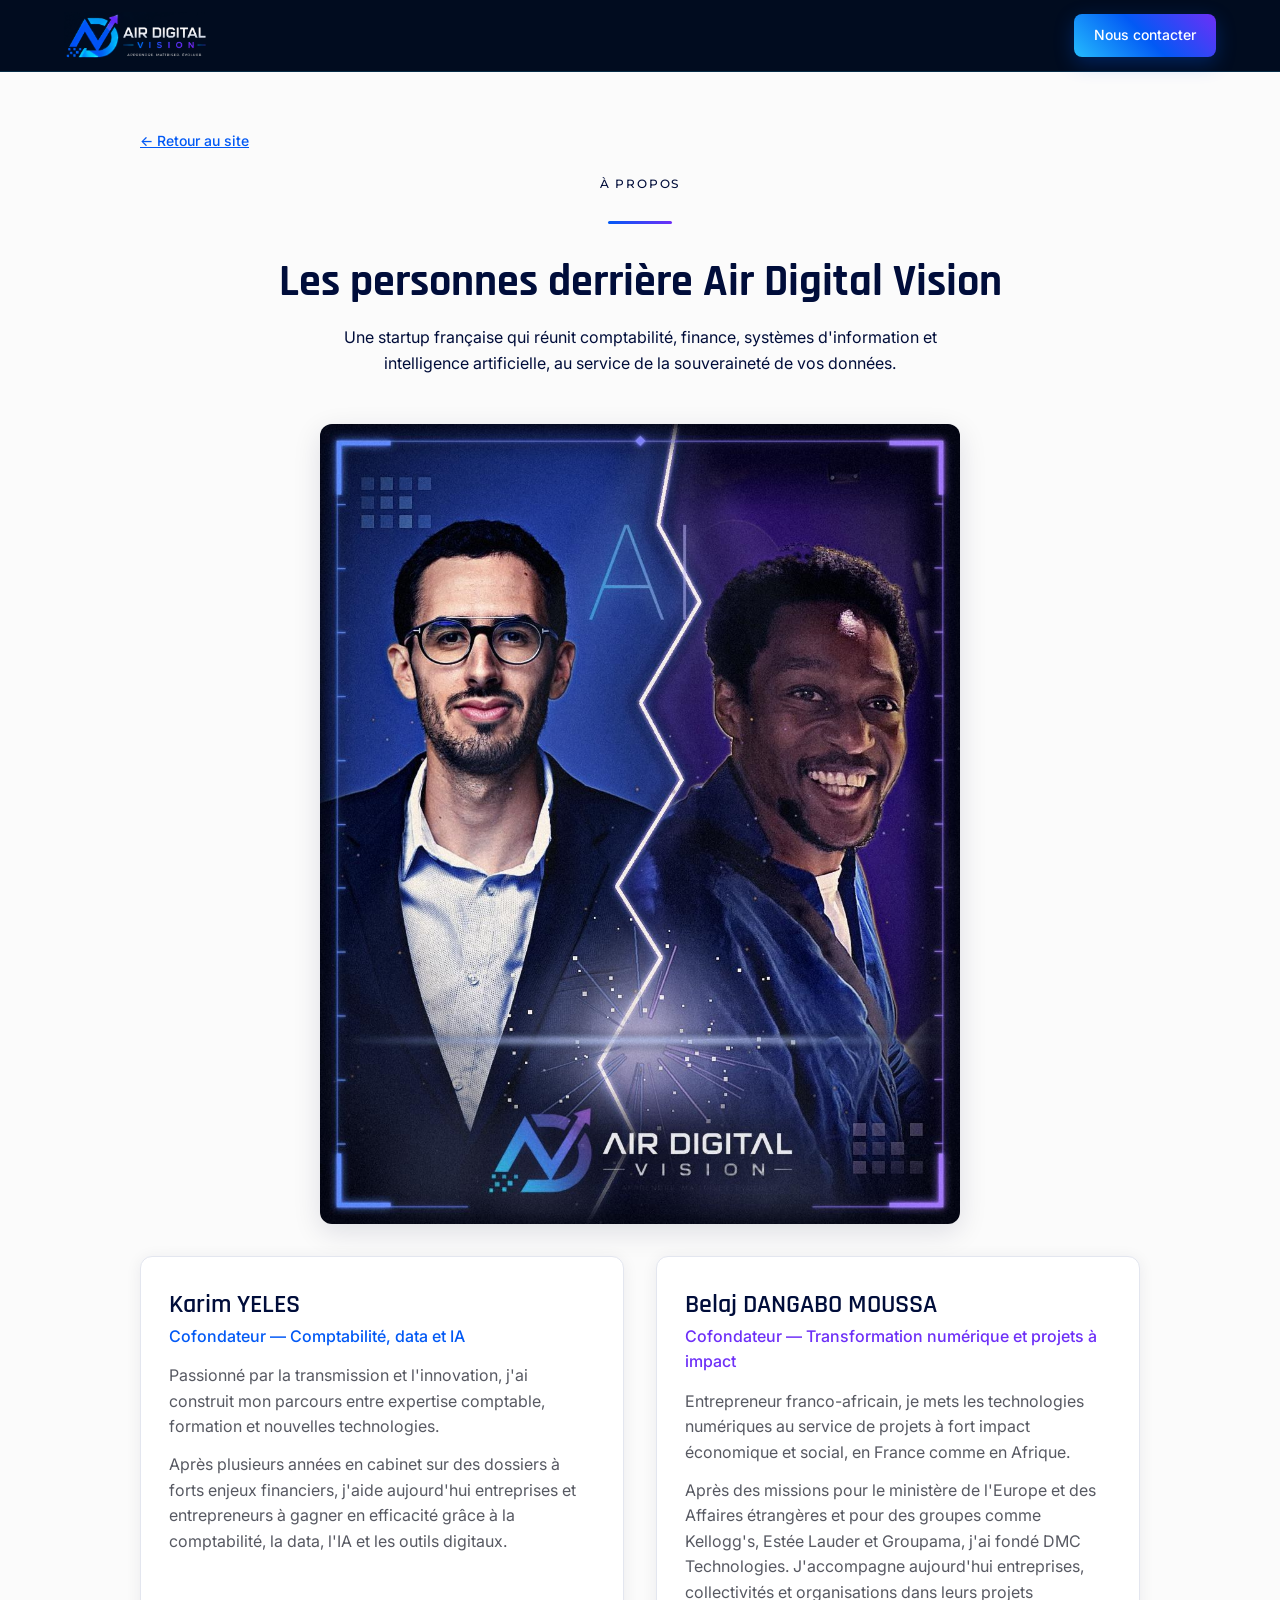
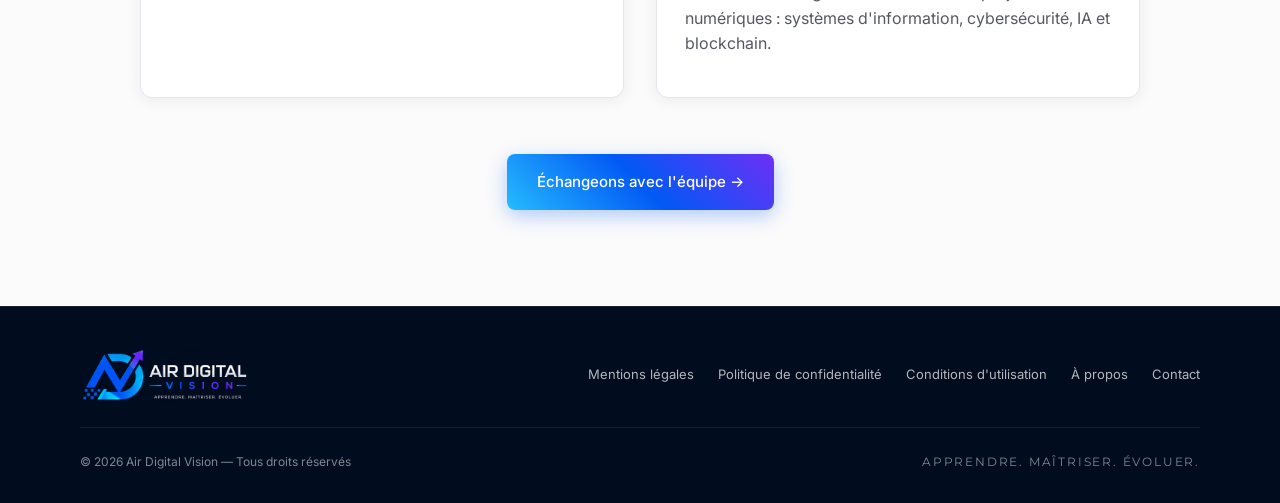
==== equipe.html @ 4b160d8b "Add files via upload" ====
<!DOCTYPE html>
<html lang="fr">
<head>
<meta charset="UTF-8">
<meta name="viewport" content="width=device-width, initial-scale=1">
<title>À propos — Air Digital Vision</title>
<meta name="description" content="L'équipe d'Air Digital Vision, startup française de transformation digitale engagée pour la souveraineté des données.">
<link rel="canonical" href="https://airdigitalvision.org/equipe.html">
<link rel="icon" type="image/png" href="assets/favicon.png">
<link rel="preconnect" href="https://fonts.googleapis.com">
<link rel="preconnect" href="https://fonts.gstatic.com" crossorigin>
<link href="https://fonts.googleapis.com/css2?family=Inter:wght@400;500&family=Montserrat:wght@500&family=Rajdhani:wght@600;700&display=swap" rel="stylesheet">
<link rel="stylesheet" href="assets/style.css">
</head>
<body>
<header class="nav">
  <a class="nav-logo" href="index.html" aria-label="Air Digital Vision — accueil"><img src="assets/logo-nuit.png" alt="Air Digital Vision" width="132" height="44"></a>
  <a class="btn btn-cta" style="display:inline-flex" href="index.html#contact">Nous contacter</a>
</header>
<main class="legal" style="padding-bottom:96px">
  <div class="conteneur" style="max-width:1000px">
    <a class="retour" href="index.html">← Retour au site</a>
    <div class="entete-centre">
      <p class="label">À propos</p>
      <span class="filet"></span>
      <h1>Les personnes derrière Air Digital Vision</h1>
      <p class="chapo" style="margin-top:12px;margin-bottom:0">Une startup française qui réunit comptabilité, finance, systèmes d'information et intelligence artificielle, au service de la souveraineté de vos données.</p>
    </div>
    <figure class="duo">
      <img src="assets/equipe-duo.jpg" alt="Karim YELES (à gauche) et Belaj DANGABO MOUSSA (à droite), cofondateurs d'Air Digital Vision" width="1024" height="1280">
    </figure>
    <div class="equipe-grille">
      <article class="membre">
        <div class="membre-txt">
          <h2>Karim YELES</h2>
          <p class="role">Cofondateur — Comptabilité, data et IA</p>
          <p>Passionné par la transmission et l'innovation, j'ai construit mon parcours entre expertise comptable, formation et nouvelles technologies.</p>
          <p>Après plusieurs années en cabinet sur des dossiers à forts enjeux financiers, j'aide aujourd'hui entreprises et entrepreneurs à gagner en efficacité grâce à la comptabilité, la data, l'IA et les outils digitaux.</p>
        </div>
      </article>
      <article class="membre">
        <div class="membre-txt">
          <h2>Belaj DANGABO MOUSSA</h2>
          <p class="role" style="color:var(--elan)">Cofondateur — Transformation numérique et projets à impact</p>
          <p>Entrepreneur franco-africain, je mets les technologies numériques au service de projets à fort impact économique et social, en France comme en Afrique.</p>
          <p>Après des missions pour le ministère de l'Europe et des Affaires étrangères et pour des groupes comme Kellogg's, Estée Lauder et Groupama, j'ai fondé DMC Technologies. J'accompagne aujourd'hui entreprises, collectivités et organisations dans leurs projets numériques : systèmes d'information, cybersécurité, IA et blockchain.</p>
        </div>
      </article>
    </div>
    <div style="text-align:center;margin-top:56px">
      <a class="btn btn-cta" href="mailto:contact@airdigitalvision.org">Échangeons avec l'équipe →</a>
    </div>
  </div>
</main>
<footer class="pied">
  <div class="conteneur">
    <a class="pied-logo" href="index.html"><img src="assets/logo-nuit.png" alt="Air Digital Vision" width="169" height="56"></a>
    <nav class="pied-liens" aria-label="Informations légales">
      <a href="mentions-legales.html">Mentions légales</a>
      <a href="confidentialite.html">Politique de confidentialité</a>
      <a href="cgu.html">Conditions d'utilisation</a>
      <a href="equipe.html">À propos</a>
      <a href="mailto:contact@airdigitalvision.org">Contact</a>
    </nav>
    <div class="pied-bas">
      <span>© 2026 Air Digital Vision — Tous droits réservés</span>
      <span class="signature">APPRENDRE. MAÎTRISER. ÉVOLUER.</span>
    </div>
  </div>
</footer>
</body>
</html>
---- assets/style.css ----
/* Air Digital Vision — feuille de style commune
   Couleurs et typographie : charte graphique ADV (nov. 2026) */
:root{
  --vision:#0259F5;   /* Bleu Vision — principale */
  --elan:#6D2FF7;     /* Violet Élan — secondaire */
  --cyan:#25BBFD;     /* Cyan Signal — accent, jamais en texte sur blanc */
  --nuit:#010C1F;     /* Bleu Nuit — fonds sombres */
  --marine:#000D3A;   /* Marine — titres sur fond clair */
  --ardoise:#575962;  /* Gris Ardoise — texte secondaire */
  --air:#FBFBFB;      /* Blanc Air — fond de page */
  --blanc:#FFFFFF;
  --trait:#E3E6EF;
  --grad:linear-gradient(45deg,#25BBFD 0%,#0259F5 50%,#6D2FF7 100%);
  --filet:linear-gradient(90deg,#0259F5,#6D2FF7);
  --ombre:0 2px 16px rgba(0,13,58,.07);
  --ombre-h:0 8px 28px rgba(0,13,58,.12);
  --f-titre:'Rajdhani',Arial,sans-serif;
  --f-texte:'Inter',Arial,sans-serif;
  --f-label:'Montserrat',Arial,sans-serif;
  --marge:64px;
}
@media(max-width:768px){:root{--marge:24px}}
*{box-sizing:border-box;margin:0;padding:0}
html{scroll-behavior:smooth;scroll-padding-top:80px}
body{background:var(--air);color:var(--marine);font-family:var(--f-texte);font-size:16px;line-height:1.6;overflow-x:hidden;-webkit-font-smoothing:antialiased}
a{color:inherit;text-decoration:none}
img{max-width:100%;display:block}
.ico{width:24px;height:24px;fill:none;stroke:currentColor;stroke-width:2;stroke-linecap:square;stroke-linejoin:miter;flex-shrink:0}
:focus-visible{outline:2px solid var(--vision);outline-offset:3px}

/* Typo */
h1,h2,h3{font-family:var(--f-titre);color:var(--marine)}
h1{font-size:44px;font-weight:700;line-height:1.2}
h2{font-size:32px;font-weight:600;line-height:1.25}
h3{font-size:22px;font-weight:600;line-height:1.3;color:var(--vision)}
@media(max-width:768px){h1{font-size:32px}h2{font-size:26px}h3{font-size:20px}}
.label{font-family:var(--f-label);font-weight:500;font-size:12px;line-height:1.4;letter-spacing:.15em;text-transform:uppercase;color:var(--vision)}
.label.violet{color:var(--elan)}
.filet{display:block;width:64px;height:3px;border-radius:2px;background:var(--filet);margin:16px 0 24px}
.chapo{color:var(--ardoise);max-width:62ch;margin-bottom:48px}
.accent{color:var(--elan)}

/* Boutons */
.btn{display:inline-flex;align-items:center;gap:8px;font-family:var(--f-texte);font-weight:500;font-size:15px;padding:14px 28px;border-radius:8px;border:2px solid var(--vision);cursor:pointer;transition:transform .15s,box-shadow .15s,background .15s}
.btn-primaire{background:var(--vision);color:#fff}
.btn-primaire:hover{transform:translateY(-1px);box-shadow:0 6px 18px rgba(2,89,245,.35)}
.btn-secondaire{background:transparent;color:var(--vision)}
.btn-secondaire:hover{background:rgba(2,89,245,.06)}
.btn-cta{background:var(--grad);border:none;color:#fff;padding:16px 30px;box-shadow:0 6px 20px rgba(2,89,245,.3)}
.btn-cta:hover{transform:translateY(-1px);box-shadow:0 10px 28px rgba(109,47,247,.35)}
.sur-nuit .btn-secondaire{color:#fff;border-color:rgba(255,255,255,.55)}
.sur-nuit .btn-secondaire:hover{background:rgba(255,255,255,.08);border-color:#fff}

/* Navigation */
.nav{position:fixed;top:0;left:0;right:0;z-index:50;height:72px;display:flex;align-items:center;justify-content:space-between;gap:24px;padding:0 var(--marge);background:rgba(251,251,251,.94);backdrop-filter:blur(14px);border-bottom:1px solid var(--trait)}
.nav-logo img{height:44px;width:auto}
.nav-liens{display:flex;gap:28px;align-items:center}
.nav-liens a{font-size:14px;font-weight:500;color:var(--ardoise);transition:color .15s}
.nav-liens a:hover,.nav-liens a.actif{color:var(--vision)}
.nav .btn-cta{padding:10px 20px;font-size:14px}
.burger{display:none;background:none;border:none;color:var(--marine);cursor:pointer;padding:6px}
@media(max-width:1180px){
  .burger{display:block}
  .nav .btn-cta{display:none}
  .nav-liens{position:fixed;top:72px;left:0;right:0;flex-direction:column;align-items:flex-start;gap:0;background:var(--air);border-bottom:1px solid var(--trait);padding:8px var(--marge) 20px;transform:translateY(-120%);transition:transform .25s;box-shadow:var(--ombre)}
  .nav-liens.ouvert{transform:none}
  .nav-liens a{padding:12px 0;font-size:16px;width:100%;border-bottom:1px solid var(--trait)}
  .nav-liens a:last-child{border:none;color:var(--vision);font-weight:600}
}
@media(min-width:1181px){.nav-liens .seul-mobile{display:none}}

/* Sections */
section{padding:96px var(--marge)}
@media(max-width:768px){section{padding:64px var(--marge)}}
.conteneur{max-width:1120px;margin:0 auto}
.fond-blanc{background:var(--blanc)}

/* Héros (nuit) */
.hero{position:relative;background:var(--nuit);color:#fff;padding:152px var(--marge) 200px;overflow:hidden;text-align:center}
.hero::before{content:'';position:absolute;inset:0;background:radial-gradient(ellipse 50% 45% at 20% 25%,rgba(2,89,245,.22),transparent 70%),radial-gradient(ellipse 45% 40% at 85% 40%,rgba(109,47,247,.18),transparent 70%);pointer-events:none}
.hero-vague{position:absolute;left:0;right:0;bottom:0;width:100%;height:220px;object-fit:cover;object-position:top center;opacity:.9;pointer-events:none}
.hero .conteneur{position:relative;z-index:1;display:flex;flex-direction:column;align-items:center}
.hero-logo{width:min(440px,82vw);height:auto;margin-bottom:40px}
.hero .label{color:var(--cyan);margin-bottom:16px}
.hero h1{color:#fff;font-size:56px;line-height:1.1;margin-bottom:20px}
.hero h1 span{color:var(--cyan)}
@media(max-width:768px){.hero{padding:120px var(--marge) 160px}.hero h1{font-size:36px}.hero-vague{height:140px}}
.hero p{color:rgba(255,255,255,.82);max-width:58ch;margin:0 auto 36px;font-size:17px}
.hero-btns{display:flex;gap:16px;flex-wrap:wrap;justify-content:center}

/* Cartes génériques */
.grille-2{display:grid;grid-template-columns:1fr 1fr;gap:24px}
.grille-3{display:grid;grid-template-columns:repeat(3,1fr);gap:24px}
.grille-4{display:grid;grid-template-columns:repeat(4,1fr);gap:16px}
@media(max-width:960px){.grille-3,.grille-4{grid-template-columns:1fr 1fr}}
@media(max-width:640px){.grille-2,.grille-3,.grille-4{grid-template-columns:1fr}}
.carte{background:var(--blanc);border:1px solid var(--trait);border-radius:12px;padding:32px;box-shadow:var(--ombre);transition:transform .2s,box-shadow .2s}
.carte:hover{transform:translateY(-2px);box-shadow:var(--ombre-h)}
.carte .ico-bloc{flex-shrink:0;width:48px;height:48px;border-radius:10px;background:rgba(2,89,245,.08);color:var(--vision);display:flex;align-items:center;justify-content:center;margin-bottom:20px}
.carte .ico-bloc.violet{background:rgba(109,47,247,.08);color:var(--elan)}
.carte h3{margin:6px 0 10px}
.carte p{color:var(--ardoise);font-size:15px}
.carte p.label{color:var(--vision);font-size:12px}
.carte p.label.violet{color:var(--elan)}
.inclus p.label{font-size:11px}

/* Puces pixel (carrés du monogramme) */
.puces{list-style:none;display:flex;flex-direction:column;gap:10px;margin-top:16px}
.puces li{position:relative;padding-left:22px;color:var(--ardoise);font-size:15px}
.puces li::before{content:'';position:absolute;left:0;top:.55em;width:8px;height:8px;background:var(--vision);box-shadow:3px 3px 0 -1px rgba(109,47,247,.6)}
.carte.violet .puces li::before{background:var(--elan);box-shadow:3px 3px 0 -1px rgba(2,89,245,.5)}

/* Problème */
.consequence{margin-top:20px;padding-top:16px;border-top:1px solid var(--trait);font-family:var(--f-titre);font-weight:600;font-size:19px;color:var(--marine)}

/* Offres */
.offre{position:relative;border-top:4px solid var(--vision)}
.offre.violet{border-top-color:var(--elan)}
.offre-num{position:absolute;top:20px;right:28px;font-family:var(--f-titre);font-weight:700;font-size:56px;line-height:1;color:var(--marine);opacity:.06}
.offre .question{font-size:17px;font-weight:500;color:var(--marine);margin:8px 0 24px;font-style:italic}
.etapes{list-style:none;counter-reset:e;display:flex;flex-direction:column;gap:14px;margin-bottom:24px}
.etapes li{counter-increment:e;display:flex;gap:14px;align-items:flex-start;color:var(--ardoise);font-size:15px}
.etapes li::before{content:counter(e);flex-shrink:0;width:28px;height:28px;border-radius:6px;background:var(--vision);color:#fff;font-family:var(--f-titre);font-weight:700;font-size:16px;display:flex;align-items:center;justify-content:center}
.offre.violet .etapes li::before{background:var(--elan)}
.etapes strong{color:var(--marine);font-weight:500}
.inclus{background:var(--air);border-radius:8px;padding:18px 20px}
.inclus .label{font-size:11px}
.inclus .puces{margin-top:10px}
.signature-offre{text-align:center;margin-top:40px;font-family:var(--f-label);font-weight:500;font-size:13px;letter-spacing:.2em;color:var(--ardoise)}

/* Bénéfices */
.benef{text-align:left;padding:28px}
.carte .benef-val{font-family:var(--f-titre);font-weight:700;font-size:40px;line-height:1;color:var(--vision);margin-bottom:8px}
.benef p{font-size:14px}

/* Pour qui */
.cible{display:flex;gap:16px;align-items:flex-start;padding:24px}
.cible .ico-bloc{margin:0}
.cible h3{font-size:20px;margin:0 0 4px;color:var(--marine)}
.cible p{font-size:14px}

/* Démos */
.demo{display:flex;flex-direction:column}
.demo p{flex:1;margin-bottom:20px}
.demo .btn{align-self:flex-start;padding:10px 20px;font-size:14px}

/* Atouts */
.atouts{display:flex;flex-direction:column;gap:12px}
.atout{display:flex;gap:18px;align-items:flex-start;background:var(--blanc);border:1px solid var(--trait);border-radius:12px;padding:22px 24px}
.atout .ico-bloc{width:44px;height:44px;border-radius:10px;background:rgba(2,89,245,.08);color:var(--vision);display:flex;align-items:center;justify-content:center;flex-shrink:0}
.atout h3{font-size:19px;color:var(--marine);margin-bottom:2px}
.atout p{color:var(--ardoise);font-size:15px}

/* Contact (nuit) */
.contact{background:var(--nuit);color:#fff;text-align:center}
.contact h2{color:#fff}
.contact .label{color:var(--cyan)}
.contact .filet{margin:16px auto 24px}
.contact p.chapo{color:rgba(255,255,255,.8);margin:0 auto 36px}
.contact-liens{display:flex;gap:12px;justify-content:center;flex-wrap:wrap;margin-top:36px}
.contact-liens a{display:inline-flex;align-items:center;gap:10px;border:1px solid rgba(255,255,255,.22);border-radius:8px;padding:12px 18px;font-size:14px;color:#fff;transition:border-color .15s,background .15s}
.contact-liens a:hover{border-color:var(--cyan);background:rgba(37,187,253,.06)}
.contact-liens .ico{width:20px;height:20px;color:var(--cyan)}

/* Pied de page */
.pied{background:var(--nuit);border-top:1px solid rgba(255,255,255,.08);padding:40px var(--marge) 32px;color:rgba(255,255,255,.7)}
.pied .conteneur{display:flex;flex-wrap:wrap;gap:24px 40px;align-items:center;justify-content:space-between}
.pied-logo img{height:56px;width:auto}
.pied-liens{display:flex;flex-wrap:wrap;gap:8px 24px;font-size:13px}
.pied-liens a:hover{color:#fff}
.pied-social{display:flex;gap:10px}
.pied-social a{display:inline-flex;align-items:center;padding:8px 16px;border-radius:8px;border:1px solid rgba(255,255,255,.2);color:#fff;font-size:13px;font-weight:500;transition:border-color .15s}
.pied-social a:hover{border-color:var(--cyan)}
.pied-bas{width:100%;display:flex;flex-wrap:wrap;justify-content:space-between;gap:12px;padding-top:24px;border-top:1px solid rgba(255,255,255,.08);font-size:12px;color:rgba(255,255,255,.5)}
.pied-bas .signature{font-family:var(--f-label);letter-spacing:.15em}

/* Pages légales */
.legal{padding:128px var(--marge) 80px}
.legal .conteneur{max-width:760px}
.legal h1{margin:8px 0 4px}
.legal .maj{color:var(--ardoise);font-size:13px;margin-bottom:8px}
.legal h2{font-size:24px;margin:40px 0 12px}
.legal p,.legal li{color:var(--marine);margin-bottom:12px}
.legal ul{padding-left:20px;margin-bottom:12px}
.legal a{color:var(--vision);text-decoration:underline}
.legal dl{display:grid;grid-template-columns:max-content 1fr;gap:8px 20px;background:var(--blanc);border:1px solid var(--trait);border-radius:12px;padding:20px 24px;margin-bottom:12px}
.legal dt{color:var(--ardoise);font-size:14px}
.legal dd{font-size:15px}
@media(max-width:640px){.legal dl{grid-template-columns:1fr}.legal dt{margin-top:8px}}
.a-completer{background:#FFF3C4;color:#6B4E00;padding:1px 6px;border-radius:4px;font-size:.92em}
.retour{display:inline-flex;align-items:center;gap:6px;color:var(--vision);font-weight:500;font-size:14px;margin-bottom:24px}

/* v2 — badge startup française */
.badge-fr{display:inline-flex;align-items:center;gap:10px;font-family:var(--f-label);font-weight:500;font-size:12px;letter-spacing:.15em;text-transform:uppercase;color:#fff;border:1px solid rgba(255,255,255,.25);border-radius:8px;padding:8px 14px;margin-bottom:20px}
.drapeau{display:inline-flex;width:18px;height:12px;border-radius:2px;overflow:hidden}
.drapeau i{flex:1}.drapeau i:nth-child(1){background:#002395}.drapeau i:nth-child(2){background:#fff}.drapeau i:nth-child(3){background:#ED2939}
.hero .badge-fr{color:#fff}

/* v2 — exemples concrets */
.consequence{font-family:var(--f-texte);font-weight:500;font-size:15px;line-height:1.5}
.consequence .label{display:block;margin-bottom:6px;font-size:11px}

/* v2 — souveraineté (nuit) */
.souv{background:var(--nuit);color:#fff}
.souv-intro{max-width:680px;margin-bottom:48px}
.souv h2{color:#fff}
.souv .label{color:var(--cyan)}
.souv-intro p:last-child{color:rgba(255,255,255,.8);margin-top:12px}
.souv-grille{display:grid;grid-template-columns:repeat(3,minmax(0,1fr));gap:1px;background:rgba(255,255,255,.1);border:1px solid rgba(255,255,255,.1);border-radius:12px;overflow:hidden}
.souv-pt{background:var(--nuit);padding:28px}
.souv-pt .ico{color:var(--cyan);margin-bottom:14px}
.souv-pt h3{color:#fff;font-size:20px;margin-bottom:6px}
.souv-pt p{color:rgba(255,255,255,.72);font-size:15px}
@media(max-width:960px){.souv-grille{grid-template-columns:1fr 1fr}}
@media(max-width:640px){.souv-grille{grid-template-columns:1fr}}
.offre p.label{padding-right:64px}

/* v3 — en-têtes centrés */
.entete-centre{text-align:center;display:flex;flex-direction:column;align-items:center}
.entete-centre .filet{margin:16px auto 24px}
.entete-centre .chapo{margin-left:auto;margin-right:auto}

/* v3 — page équipe */
.equipe-grille{display:grid;grid-template-columns:repeat(2,minmax(0,1fr));gap:32px;margin-top:48px}
@media(max-width:768px){.equipe-grille{grid-template-columns:1fr}}
.membre{background:var(--blanc);border:1px solid var(--trait);border-radius:12px;overflow:hidden;box-shadow:var(--ombre)}
.membre-photo{aspect-ratio:4/5;background:linear-gradient(180deg,rgba(2,89,245,.05),rgba(109,47,247,.08));border-bottom:1px solid var(--trait);display:flex;flex-direction:column;align-items:center;justify-content:center;gap:10px;color:var(--ardoise);font-size:13px}
.membre-photo img{width:100%;height:100%;object-fit:cover}
.membre-photo .cadre{width:88px;height:88px;border:2px dashed rgba(2,89,245,.35);border-radius:50%;display:flex;align-items:center;justify-content:center;color:var(--vision)}
.membre-txt{padding:28px}
.membre-txt h2{font-size:26px;margin:4px 0 2px}
.membre-txt .role{color:var(--vision);font-weight:500;margin-bottom:14px}
.membre-txt p{color:var(--ardoise)}
.legal a.btn{color:#fff;text-decoration:none}

/* v4 — badge sur deux lignes */
.badge-fr{line-height:1.5;text-align:left}

/* v4 — partenaires (défilement, sans fond) */
.partenaires{background:transparent;padding:80px 0}
.partenaires .entete-centre{padding:0 var(--marge);margin-bottom:40px}
.defile{display:flex;overflow:hidden;-webkit-mask-image:linear-gradient(90deg,transparent,#000 8%,#000 92%,transparent);mask-image:linear-gradient(90deg,transparent,#000 8%,#000 92%,transparent)}
.defile-piste{display:flex;align-items:center;gap:72px;padding-right:72px;list-style:none;flex-shrink:0;animation:defile 45s linear infinite}
.defile:hover .defile-piste{animation-play-state:paused}
.defile-piste li{flex-shrink:0;display:flex;align-items:center;height:72px}
.defile-piste img{max-height:56px;max-width:180px;width:auto;height:auto;filter:grayscale(1);opacity:.75;transition:filter .2s,opacity .2s}
.defile-piste img:hover{filter:none;opacity:1}
.logo-texte{font-family:var(--f-titre);font-weight:700;font-size:26px;color:var(--ardoise);opacity:.75;white-space:nowrap}
@keyframes defile{to{transform:translateX(-100%)}}
@media(prefers-reduced-motion:reduce){.defile{flex-wrap:wrap;justify-content:center;-webkit-mask-image:none;mask-image:none}.defile-piste{animation:none;flex-wrap:wrap;justify-content:center;gap:40px;padding:0 var(--marge)}.defile-piste[aria-hidden]{display:none}}
.souv-intro{margin-left:auto;margin-right:auto}
.defile-piste img{filter:none;opacity:1}
.defile-piste img.carre{max-height:72px}
.defile-piste img[alt="Maison GOH"]{border-radius:50%}
.defile-piste img.bloc{border-radius:8px;max-height:48px}
.defile-piste img[alt="Pagawy"]{max-height:64px}
.defile-piste{animation-duration:60s}
.defile-piste img[alt="Squarespace"]{max-height:40px;max-width:240px}

/* v7 — menu sur fond nuit, textes blancs */
.nav{background:rgba(1,12,31,.96);border-bottom:1px solid rgba(37,187,253,.18)}
.nav-logo img{height:48px}
.nav-liens a{color:#fff;text-shadow:0 0 12px rgba(37,187,253,.35)}
.nav-liens a:hover,.nav-liens a.actif{color:var(--cyan)}
.burger{color:#fff}
@media(max-width:1180px){
  .nav-liens{background:var(--nuit);border-bottom:1px solid rgba(37,187,253,.18)}
  .nav-liens a{border-bottom-color:rgba(255,255,255,.1)}
  .nav-liens a:last-child{color:var(--cyan)}
}
.nav{background:var(--nuit)}
.badge-fr{text-align:center}
.defile-piste{animation-duration:90s}
.defile-piste img[alt="CoinGecko"]{max-height:40px}
.defile-piste img[alt="GNU/Linux"]{max-height:80px}
.membre-photo{aspect-ratio:2/3}

/* v8 — page équipe : visuel duo */
.duo{max-width:640px;margin:48px auto 0;border-radius:12px;overflow:hidden;box-shadow:var(--ombre-h)}
.duo img{width:100%;height:auto}
.equipe-grille{margin-top:32px}
.membre-txt p+p{margin-top:12px}
.membre-txt .label{color:var(--vision)}
.membre-txt .label.violet{color:var(--elan)}

/* v9 — événements (Luma) */
.evenements{background:var(--nuit);color:#fff}
.evenements h2{color:#fff}
.evenements .label{color:var(--cyan)}
.evenements .chapo{color:rgba(255,255,255,.8);margin-bottom:40px}
.luma{max-width:820px;margin:0 auto;border:1px solid rgba(37,187,253,.25);border-radius:12px;overflow:hidden;background:#131517}
.luma iframe{display:block;width:100%;height:520px;border:0}
@media(max-width:640px){.luma iframe{height:600px}}
.nav-liens a{white-space:nowrap}
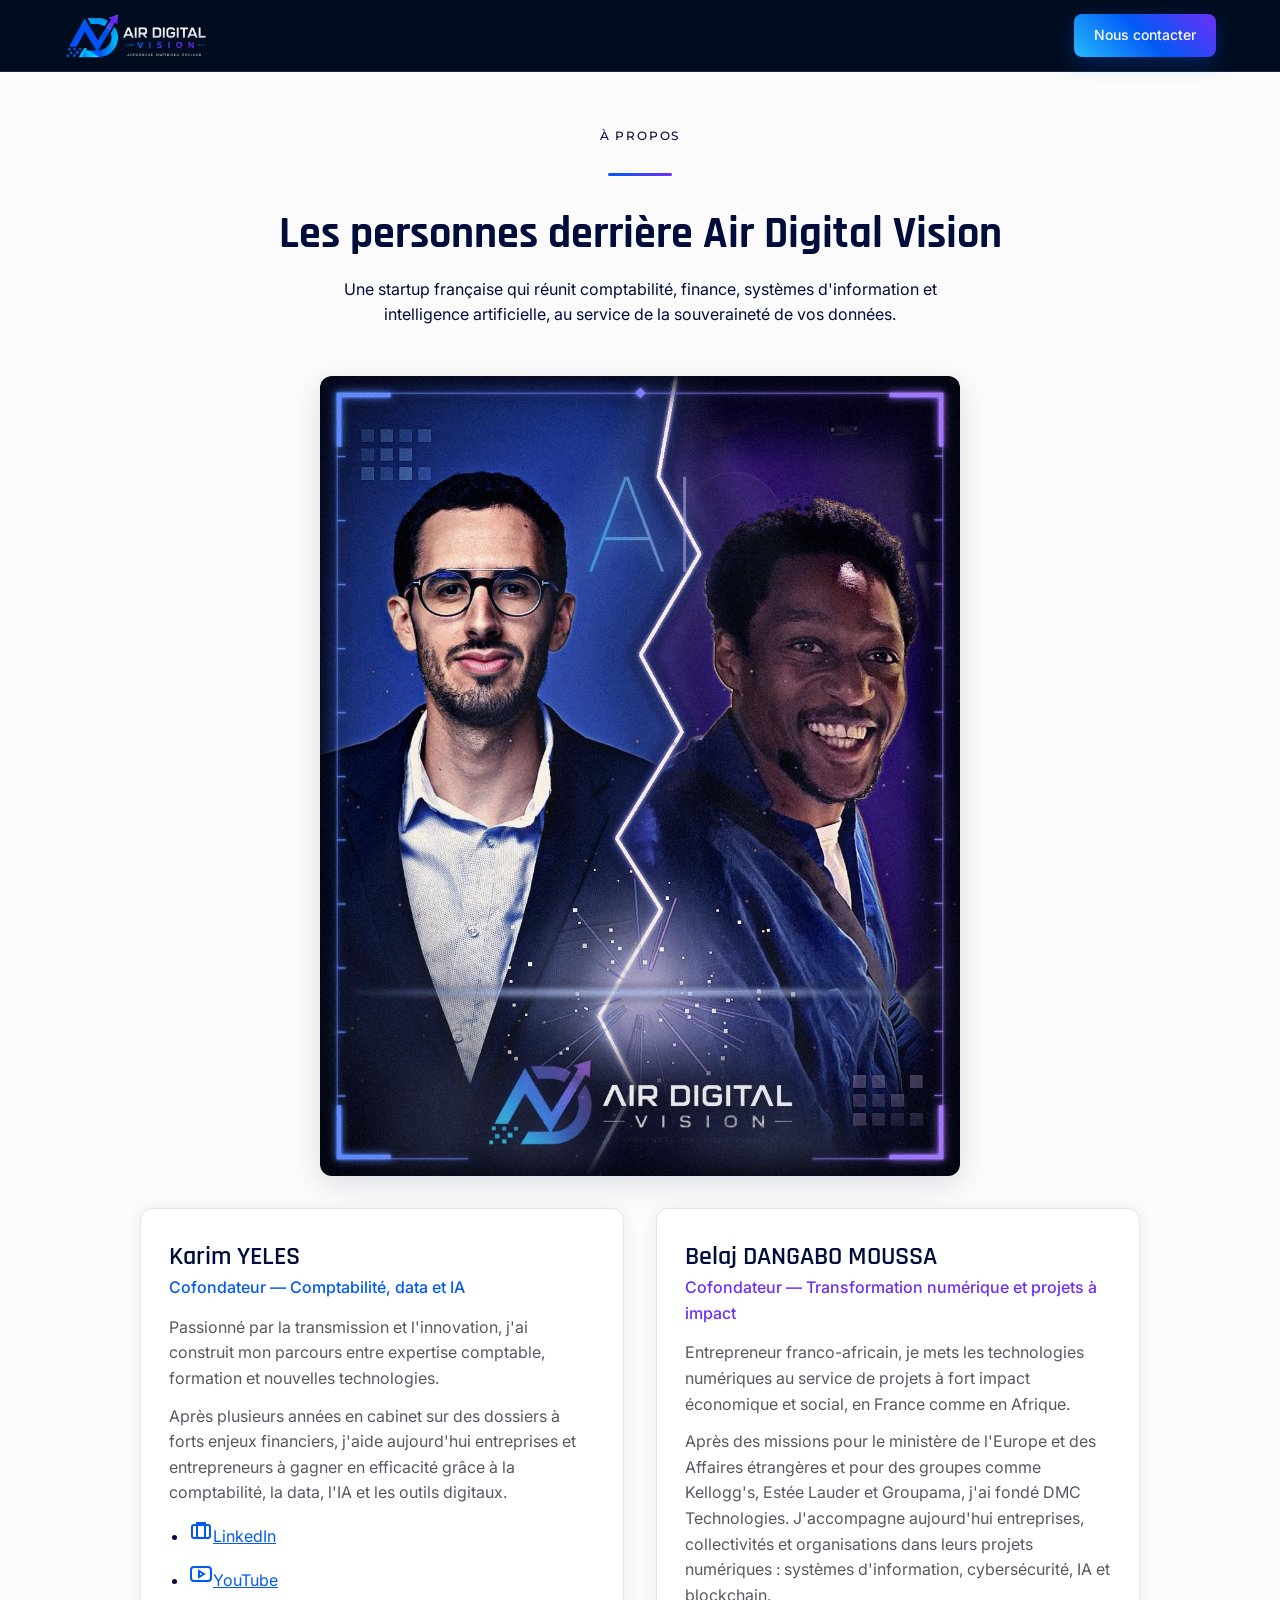
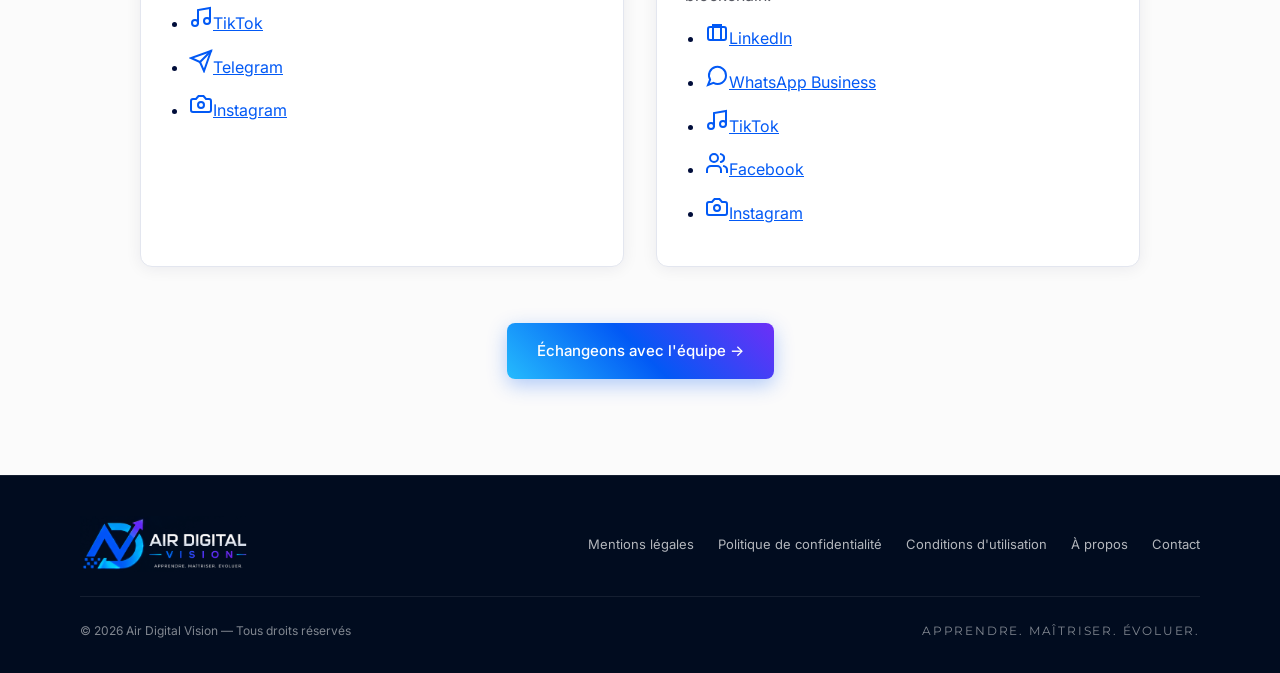
==== commit 5aa87867: "Add files via upload" ====
--- a/equipe.html
+++ b/equipe.html
@@ -13,13 +13,21 @@
 <link rel="stylesheet" href="assets/style.css">
 </head>
 <body>
+<svg width="0" height="0" style="position:absolute" aria-hidden="true">
+  <symbol id="r-linkedin" viewBox="0 0 24 24"><rect x="3" y="7" width="18" height="13" rx="2"/><path d="M16 20V5H8v15"/></symbol>
+  <symbol id="r-youtube" viewBox="0 0 24 24"><rect x="2" y="5" width="20" height="14" rx="3"/><path d="m10 9 5 3-5 3z"/></symbol>
+  <symbol id="r-tiktok" viewBox="0 0 24 24"><path d="M9 18V5l12-2v13"/><circle cx="6" cy="18" r="3"/><circle cx="18" cy="16" r="3"/></symbol>
+  <symbol id="r-telegram" viewBox="0 0 24 24"><path d="m22 2-7 20-4-9-9-4z"/><path d="M22 2 11 13"/></symbol>
+  <symbol id="r-instagram" viewBox="0 0 24 24"><path d="M14.5 4h-5L7 7H4a2 2 0 0 0-2 2v9a2 2 0 0 0 2 2h16a2 2 0 0 0 2-2V9a2 2 0 0 0-2-2h-3z"/><circle cx="12" cy="13" r="3"/></symbol>
+  <symbol id="r-whatsapp" viewBox="0 0 24 24"><path d="M21 11.5a8.4 8.4 0 0 1-12.5 7.4L3 21l2.1-5.5A8.5 8.5 0 1 1 21 11.5z"/></symbol>
+  <symbol id="r-facebook" viewBox="0 0 24 24"><path d="M16 21v-2a4 4 0 0 0-4-4H6a4 4 0 0 0-4 4v2"/><circle cx="9" cy="7" r="4"/><path d="M22 21v-2a4 4 0 0 0-3-3.9M16 3.1a4 4 0 0 1 0 7.8"/></symbol>
+</svg>
 <header class="nav">
   <a class="nav-logo" href="index.html" aria-label="Air Digital Vision — accueil"><img src="assets/logo-nuit.png" alt="Air Digital Vision" width="132" height="44"></a>
   <a class="btn btn-cta" style="display:inline-flex" href="index.html#contact">Nous contacter</a>
 </header>
 <main class="legal" style="padding-bottom:96px">
   <div class="conteneur" style="max-width:1000px">
-    <a class="retour" href="index.html">← Retour au site</a>
     <div class="entete-centre">
       <p class="label">À propos</p>
       <span class="filet"></span>
@@ -36,6 +44,8 @@
           <p class="role">Cofondateur — Comptabilité, data et IA</p>
           <p>Passionné par la transmission et l'innovation, j'ai construit mon parcours entre expertise comptable, formation et nouvelles technologies.</p>
           <p>Après plusieurs années en cabinet sur des dossiers à forts enjeux financiers, j'aide aujourd'hui entreprises et entrepreneurs à gagner en efficacité grâce à la comptabilité, la data, l'IA et les outils digitaux.</p>
+
+          <ul class="reseaux"><li><a href="https://fr.linkedin.com/in/karim-yeles-18451099" target="_blank" rel="noopener" aria-label="LinkedIn de Karim YELES"><svg class="ico"><use href="#r-linkedin"/></svg><span>LinkedIn</span></a></li><li><a href="https://www.youtube.com/@web3kconcept" target="_blank" rel="noopener" aria-label="YouTube de Karim YELES"><svg class="ico"><use href="#r-youtube"/></svg><span>YouTube</span></a></li><li><a href="https://www.tiktok.com/@karimyls" target="_blank" rel="noopener" aria-label="TikTok de Karim YELES"><svg class="ico"><use href="#r-tiktok"/></svg><span>TikTok</span></a></li><li><a href="https://t.me/+QBdVtbL7l0kwNjQ0" target="_blank" rel="noopener" aria-label="Telegram de Karim YELES"><svg class="ico"><use href="#r-telegram"/></svg><span>Telegram</span></a></li><li><a href="https://www.instagram.com/karim.xrp69" target="_blank" rel="noopener" aria-label="Instagram de Karim YELES"><svg class="ico"><use href="#r-instagram"/></svg><span>Instagram</span></a></li></ul>
         </div>
       </article>
       <article class="membre">
@@ -44,6 +54,8 @@
           <p class="role" style="color:var(--elan)">Cofondateur — Transformation numérique et projets à impact</p>
           <p>Entrepreneur franco-africain, je mets les technologies numériques au service de projets à fort impact économique et social, en France comme en Afrique.</p>
           <p>Après des missions pour le ministère de l'Europe et des Affaires étrangères et pour des groupes comme Kellogg's, Estée Lauder et Groupama, j'ai fondé DMC Technologies. J'accompagne aujourd'hui entreprises, collectivités et organisations dans leurs projets numériques : systèmes d'information, cybersécurité, IA et blockchain.</p>
+
+          <ul class="reseaux"><li><a href="https://www.linkedin.com/in/dangabomoussa" target="_blank" rel="noopener" aria-label="LinkedIn de Belaj DANGABO MOUSSA"><svg class="ico"><use href="#r-linkedin"/></svg><span>LinkedIn</span></a></li><li><a href="https://wa.me/dmconsulting" target="_blank" rel="noopener" aria-label="WhatsApp Business de Belaj DANGABO MOUSSA"><svg class="ico"><use href="#r-whatsapp"/></svg><span>WhatsApp Business</span></a></li><li><a href="https://www.tiktok.com/@dm.consulting" target="_blank" rel="noopener" aria-label="TikTok de Belaj DANGABO MOUSSA"><svg class="ico"><use href="#r-tiktok"/></svg><span>TikTok</span></a></li><li><a href="https://www.facebook.com/share/1EFBRER5iv/" target="_blank" rel="noopener" aria-label="Facebook de Belaj DANGABO MOUSSA"><svg class="ico"><use href="#r-facebook"/></svg><span>Facebook</span></a></li><li><a href="https://www.instagram.com/dmc_technologies" target="_blank" rel="noopener" aria-label="Instagram de Belaj DANGABO MOUSSA"><svg class="ico"><use href="#r-instagram"/></svg><span>Instagram</span></a></li></ul>
         </div>
       </article>
     </div>
